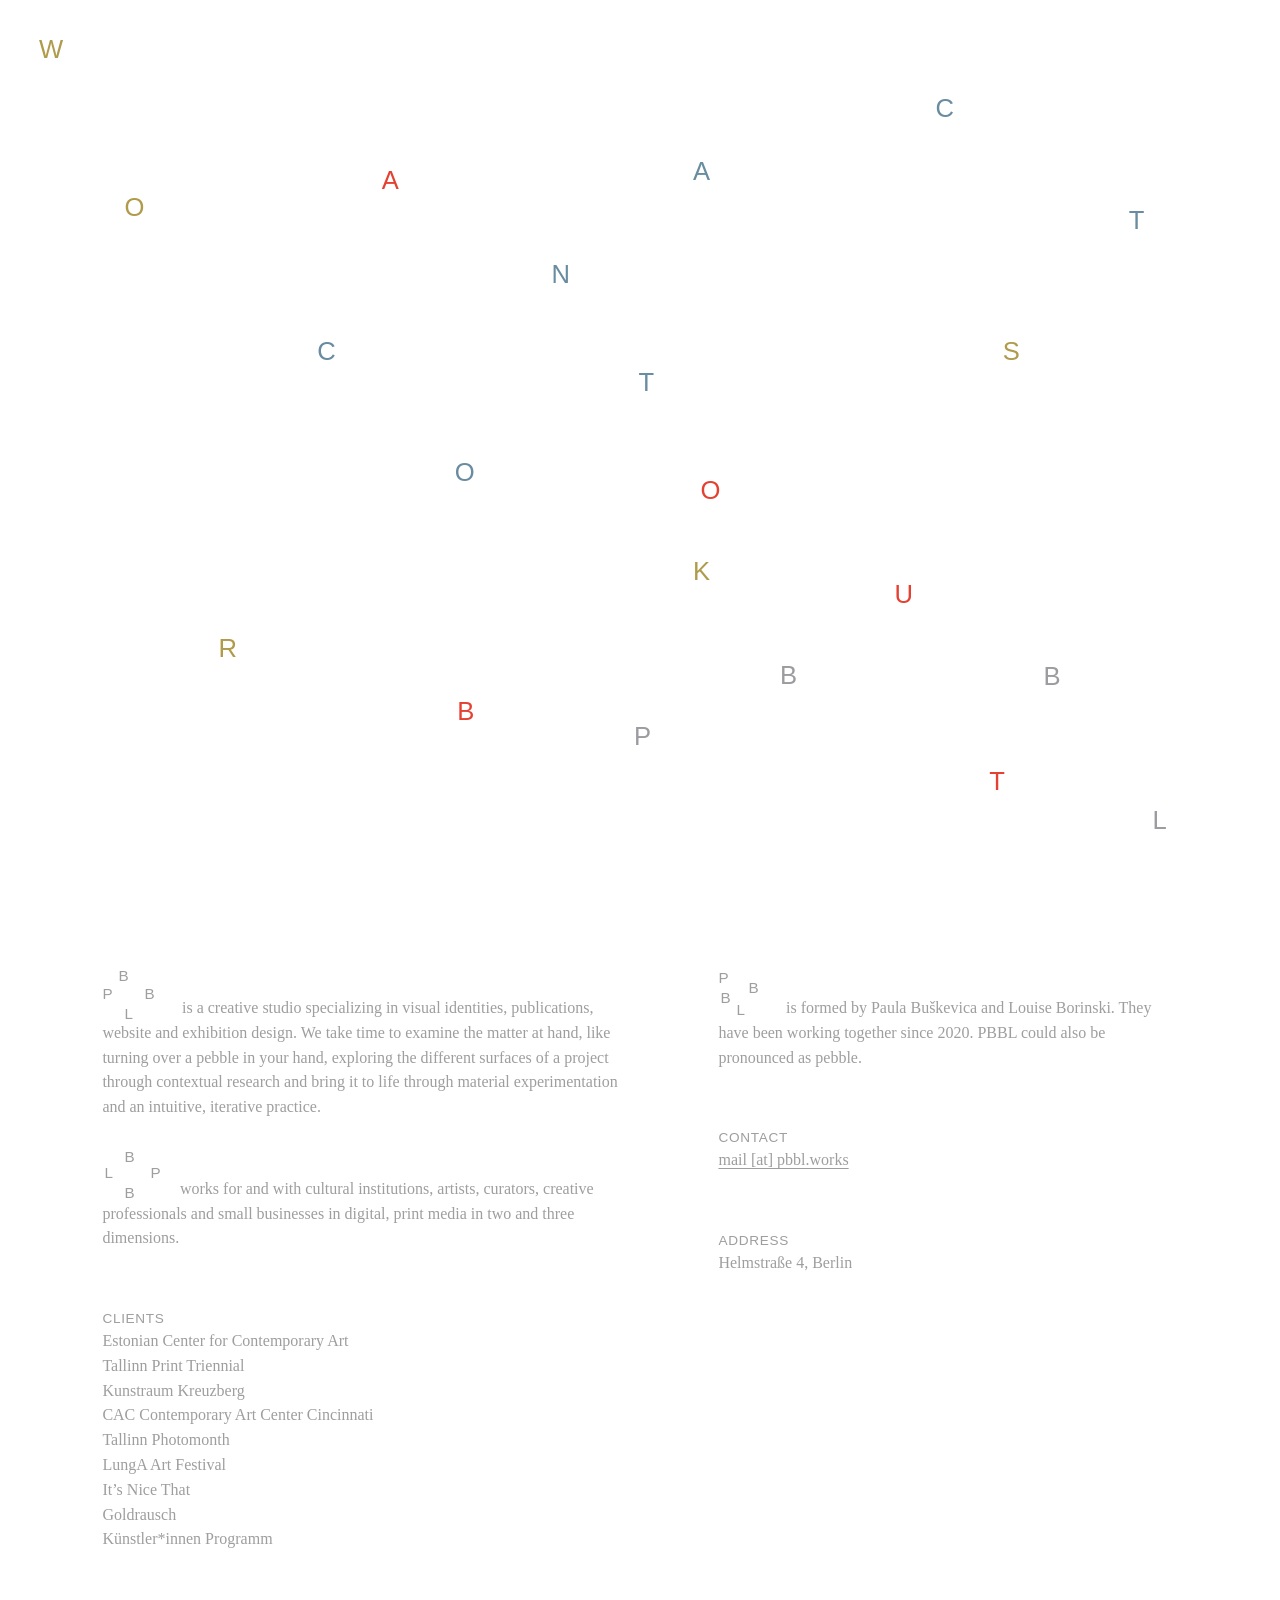
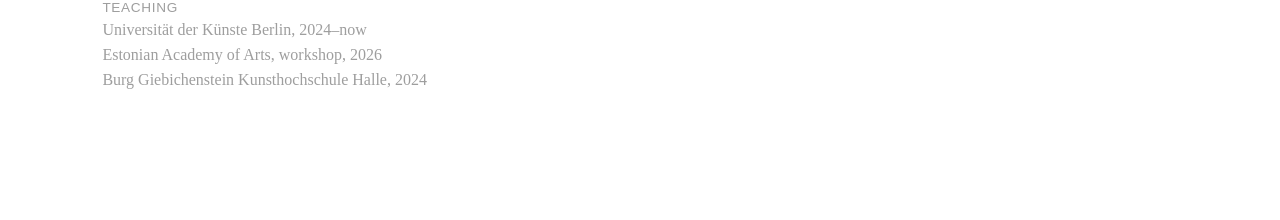
==== index.html @ 0ec2f2db "Upload" ====
<!DOCTYPE html>
<html lang="en">
<head>
  <meta charset="UTF-8">
  <meta name="viewport" content="width=device-width, initial-scale=1.0">
  <title>Scattered Typography</title>
  <link rel="stylesheet" href="styles.css">
</head>
<body>

  <main class="canvas" id="home">
    <!-- WORKS -->
    <a href="/works" class="scattered-letter works letter-w-works" data-group="works">W</a>
    <a href="/works" class="scattered-letter works letter-o-works" data-group="works">O</a>
    <a href="/works" class="scattered-letter works letter-r-works" data-group="works">R</a>
    <a href="/works" class="scattered-letter works letter-k-works" data-group="works">K</a>
    <a href="/works" class="scattered-letter works letter-s-works" data-group="works">S</a>

    <!-- ABOUT -->
    <a href="#about" class="scattered-letter about letter-a-about" data-group="about">A</a>
    <a href="#about" class="scattered-letter about letter-b-about" data-group="about">B</a>
    <a href="#about" class="scattered-letter about letter-o-about" data-group="about">O</a>
    <a href="#about" class="scattered-letter about letter-u-about" data-group="about">U</a>
    <a href="#about" class="scattered-letter about letter-t-about" data-group="about">T</a>

    <!-- CONTACT -->
    <a href="#contact" class="scattered-letter contact letter-c1-contact" data-group="contact">C</a>
    <a href="#contact" class="scattered-letter contact letter-o-contact"  data-group="contact">O</a>
    <a href="#contact" class="scattered-letter contact letter-n-contact"  data-group="contact">N</a>
    <a href="#contact" class="scattered-letter contact letter-t1-contact" data-group="contact">T</a>
    <a href="#contact" class="scattered-letter contact letter-a-contact"  data-group="contact">A</a>
    <a href="#contact" class="scattered-letter contact letter-c2-contact" data-group="contact">C</a>
    <a href="#contact" class="scattered-letter contact letter-t2-contact" data-group="contact">T</a>

    <!-- PBBL -->
    <a href="/pbbl" class="scattered-letter pbbl letter-p-pbbl"  data-group="pbbl">P</a>
    <a href="/pbbl" class="scattered-letter pbbl letter-b1-pbbl" data-group="pbbl">B</a>
    <a href="/pbbl" class="scattered-letter pbbl letter-b2-pbbl" data-group="pbbl">B</a>
    <a href="/pbbl" class="scattered-letter pbbl letter-l-pbbl"  data-group="pbbl">L</a>
  </main>

  <!-- About Section -->
  <section class="section-about" id="about">
  <div class="about-grid">

    <!-- LEFT COLUMN -->
    <div class="about-col">

      <!-- Paragraph 1 with Monogram 1 -->
      <div class="about-block">
        <div class="pbbl-monogram monogram-1" aria-label="PBBL">
          <span class="l-b1">B</span>
          <span class="l-p">P</span>
          <span class="l-b2">B</span>
          <span class="l-l">L</span>
        </div>
        <p>
          is a creative studio specializing in visual identities, publications, website and exhibition design. We take time to examine the matter at hand, like turning over a pebble in your hand, exploring the different surfaces of a project through contextual research and bring it to life through material experimentation and an intuitive, iterative practice.
        </p>
      </div>

      <!-- Paragraph 2 with Monogram 2 -->
      <div class="about-block">
        <div class="pbbl-monogram monogram-2" aria-label="PBBL">
          <span class="l-b1">B</span>
          <span class="l-l">L</span>
          <span class="l-p">P</span>
          <span class="l-b2">B</span>
        </div>
        <p>
          works for and with cultural institutions, artists, curators, creative professionals and small businesses in digital, print media in two and three dimensions.
        </p>
      </div>

      <!-- Clients List -->
      <div class="about-block">
        <h4>CLIENTS</h4>
        <ul>
          <li>Estonian Center for Contemporary Art</li>
          <li>Tallinn Print Triennial</li>
          <li>Kunstraum Kreuzberg</li>
          <li>CAC Contemporary Art Center Cincinnati</li>
          <li>Tallinn Photomonth</li>
          <li>LungA Art Festival</li>
          <li>It’s Nice That</li>
          <li>Goldrausch</li>
          <li>Künstler*innen Programm</li>
        </ul>
      </div>

      <!-- Teaching List -->
      <div class="about-block">
        <h4>TEACHING</h4>
        <ul>
          <li>Universität der Künste Berlin, 2024–now</li>
                    <li>Estonian Academy of Arts, workshop, 2026</li>
          <li>Burg Giebichenstein Kunsthochschule Halle, 2024</li>
        </ul>
      </div>

      <!-- Collaborators List -->
      <!-- <div class="about-block">
        <h4>FRIENDS &amp; COLLABORATORS</h4>
        <ul>
          <li>Alejandro Bellon Ample</li>
          <li>Greta Thorkels</li>
          <li>Fred Heinsohn</li>
        </ul>
      </div> -->

    </div>

    <!-- RIGHT COLUMN -->
    <div class="about-col">

      <!-- Paragraph 3 with Monogram 3 -->
      <div class="about-block">
        <div class="pbbl-monogram monogram-3" aria-label="PBBL">
          <span class="l-p">P</span>
          <span class="l-b1">B</span>
          <span class="l-b2">B</span>
          <span class="l-l">L</span>
        </div>
        <p>
          is formed by Paula Buškevica and Louise Borinski. They have been working together since 2020. PBBL could also be pronounced as pebble.
        </p>
      </div>

      <!-- Contact -->
      <div class="about-block">
        <h4>CONTACT</h4>
        <p><a href="mailto:mail@pbbl.works">mail [at] pbbl.works</a></p>
      </div>

      <!-- Address -->
      <div class="about-block">
        <h4>ADDRESS</h4>
        <p>Helmstraße 4, Berlin</p>
      </div>

          <!-- Imprint -->
      <!-- <div class="about-block">
        <h4><button id="open-imprint" class="imprint-trigger" style="background:none;border:none;padding:0;font:inherit;cursor:pointer;text-decoration:underline;text-underline-offset:3px;color:inherit;">IMPRINT</button></h4>
      </div> -->

    </div>

  </div>
</section>

<!-- Fullscreen Contact Overlay -->
<div class="contact-overlay" id="contact-overlay" aria-hidden="true" role="dialog" aria-modal="true">
  <button class="contact-close-btn" id="close-contact" aria-label="Close Contact">&times;</button>
  <div class="contact-content">
    <a href="mailto:mail@pbbl.works" class="contact-email">mail[at]pbbl.works</a>
  </div>
</div>

<!-- Impressum Overlay Modal -->
  <div class="imprint-overlay" id="imprint-overlay" aria-hidden="true" role="dialog" aria-modal="true">
    <div class="imprint-modal">
      <button class="imprint-close-btn" id="close-imprint" aria-label="Close Imprint">&times;</button>
      <h3>Angaben gemäß § 5 DDG</h3>
      <p>
        PBBL GbR<br>
        Paula Buškevica &amp; Louise Borinski<br>
        Helmstraße 4<br>
        10827 Berlin<br>
        Deutschland
      </p>

      <h3>Kontakt</h3>
      <p>
        E-Mail: <a href="mailto:mail@pbbl.works">mail@pbbl.works</a><br>
        Telefon: +49 (0) [Ihre Telefonnummer]
      </p>

      <h3>Umsatzsteuer-ID</h3>
      <p>
        Umsatzsteuer-Identifikationsnummer gemäß § 27 a Umsatzsteuergesetz:<br>
        [DE XXXXXXXXX] <!-- Falls vorhanden, sonst Absatz entfernen -->
      </p>

      <h3>Verantwortlich für den Inhalt nach § 18 Abs. 2 MStV</h3>
      <p>
        Paula Buškevica &amp; Louise Borinski<br>
        Helmstraße 4<br>
        10827 Berlin
      </p>

      <h3>Haftung für Inhalte</h3>
      <p>
        Als Diensteanbieter sind wir gemäß § 7 Abs.1 DDG für eigene Inhalte auf diesen Seiten nach den allgemeinen Gesetzen verantwortlich. Nach §§ 8 bis 10 DDG sind wir als Diensteanbieter jedoch nicht verpflichtet, übermittelte oder gespeicherte fremde Informationen zu überwachen.
      </p>

      <h3>Haftung für Links</h3>
      <p>
        Unser Angebot enthält Links zu externen Websites Dritter, auf deren Inhalte wir keinen Einfluss haben. Deshalb können wir für diese fremden Inhalte auch keine Gewähr übernehmen. Für die Inhalte der verlinkten Seiten ist stets der jeweilige Anbieter oder Betreiber der Seiten verantwortlich.
      </p>

      <h3>Urheberrecht</h3>
      <p>
        Die durch die Seitenbetreiber erstellten Inhalte und Werke auf diesen Seiten unterliegen dem deutschen Urheberrecht. Die Vervielfältigung, Bearbeitung, Verbreitung und jede Art der Verwertung außerhalb der Grenzen des Urheberrechtes bedürfen der schriftlichen Zustimmung des jeweiligen Autors bzw. Erstellers.
      </p>
    </div>
  </div>
  <script src="script.js"></script>
</body>
</html>
---- styles.css ----
* {
  margin: 0;
  padding: 0;
  box-sizing: border-box;
}

html {
  scroll-behavior: smooth;
}

body {
  width: 100vw;
  height: 100vh;
  /* overflow: hidden; */
  background-color: #ffffff;
  font-family: "Din17", Helvetica, Arial, sans-serif;
  user-select: none;
}

@font-face {
  font-family: "Din17";
  src: url("./fonts/Din17\ Regular.otf") format("otf");
  font-weight: normal;
  font-style: normal;
}

@font-face {
  font-family: "PlantinStd";
  src: url("./fonts/PlantinStd.otf") format("otf");
  font-weight: 500;
  font-style: normal;
}

.canvas {
  position: relative;
  width: 100vw;
  height: 100vh;
}

/* Base style for individual scattered letter links */
.scattered-letter {
  position: absolute;
  transform: translate(-50%, -50%);
  text-decoration: none;
  font-size: clamp(1.2rem, 2vw, 2.2rem);
  display: flex;
  align-items: center;
  justify-content: center;
  width: 2.2em;
  height: 2.2em;
  cursor: pointer;
  transition: opacity 0.25s ease, transform 0.25s cubic-bezier(0.2, 0, 0, 1);
}

/* Color definitions per link */
.works {
  color: #af9b4b;
}

.about {
  color: #e44132;
}

.contact {
  color: #698ca0;
}

.pbbl {
  color: #9b9ba0;
}

/* 
 * Hover state: 
 * When hovering over any letter of a group, all letters belonging 
 * to that group highlight slightly, while others fade out gracefully.
 */
.scattered-letter:hover {
  /* transform: translate(-50%, -50%) scale(1.25);
  font-weight: 500; */
  text-decoration: underline;
}

/* JavaScript toggled group-highlight classes */
/* .canvas.is-hovering .scattered-letter {
  opacity: 0.2;
} */

.canvas.is-hovering .scattered-letter.highlighted {
  opacity: 1;
  /* font-weight: 500; */
   text-decoration: underline;
  text-underline-offset: 4px; /* optional: cleaner spacing for the underline */
}


/* --- Exact percentage coordinates based on image --- */

/* WORKS (Gold) */
.letter-w-works { left: 4%;  top: 5.5%; }
.letter-o-works { left: 10.5%; top: 23%; }
.letter-r-works { left: 17.8%; top: 72%; }
.letter-k-works { left: 54.8%; top: 63.5%; }
.letter-s-works { left: 79%;   top: 39%; }

/* ABOUT (Red) */
.letter-a-about { left: 30.5%; top: 20%; }
.letter-b-about { left: 36.4%; top: 79%; }
.letter-o-about { left: 55.5%; top: 54.5%; }
.letter-u-about { left: 70.6%; top: 66%; }
.letter-t-about { left: 77.9%; top: 86.8%; }

/* CONTACT (Blue) */
.letter-c1-contact { left: 25.5%; top: 39%; }
.letter-o-contact  { left: 36.3%; top: 52.5%; }
.letter-n-contact  { left: 43.8%; top: 30.5%; }
.letter-t1-contact { left: 50.5%; top: 42.5%; }
.letter-a-contact  { left: 54.8%; top: 19%; }
.letter-c2-contact { left: 73.8%; top: 12%; }
.letter-t2-contact { left: 88.8%; top: 24.5%; }

/* PBBL (Grey) */
.letter-p-pbbl  { left: 50.2%; top: 81.8%; }
.letter-b1-pbbl { left: 61.6%; top: 75%; }
.letter-b2-pbbl { left: 82.2%; top: 75.2%; }
.letter-l-pbbl  { left: 90.6%; top: 91.2%; }


/* --- ABOUT SECTION --- */
.section-about {
  width: 100%;
  min-height: 100vh;
  background-color: #ffffff;
  /* Balanced margins for an editorial reading experience */
  padding: 6rem 8vw 8rem 8vw;
  font-family: -apple-system, BlinkMacSystemFont, "Segoe UI", Roboto, Helvetica, Arial, sans-serif;
  color: #6a6a6a;
  box-sizing: border-box;
}

/* Two-Column Grid Layout */
.about-grid {
  display: grid;
  grid-template-columns: 1.15fr 1fr;
  column-gap: 5.5rem;
  row-gap: 4.5rem;
  max-width: 1100px;
  margin: 0;
}

.about-col {
  display: flex;
  flex-direction: column;
  gap: 2.8rem;
}

/* Base text styling */
.about-block {
  font-size: 1rem;
  line-height: 1.55;
  font-family: "PlantinStd", Georgia, "Times New Roman", Times, serif;
}

.about-block h4 {
  font-size: 0.85rem;
  font-weight: 400;
  color: #9E9E9E;
  text-transform: uppercase;
  letter-spacing: 0.05em;
  /* margin-bottom: 0.45rem; */
  font-family: "Din17", Helvetica, Arial, sans-serif;
}

.about-block p {
  color: #9E9E9E;
  margin-bottom: 0.75rem;
}

.about-block ul {
  list-style: none;
  padding: 0;
  margin: 0;
}

.about-block li {
  line-height: 1.55;
  color: #9E9E9E;
}

.about-block a {
  color: inherit;
  text-decoration: underline;
  text-underline-offset: 3px;
}

/* --- Scattered Inset Monograms (P B B L) --- */

/* Float the monogram container so text wraps neatly if long, or stays seamlessly inline */
.pbbl-monogram {
     color: #9E9E9E;
  position: relative;
  display: inline-block;
  float: left;
  user-select: none;
  font-size: 0.95rem;
  font-weight: 300;
  font-family: "Din17", Helvetica, Arial, sans-serif;
margin-right: 0.6rem;
margin-top: -28px;
}

.pbbl-monogram span {
  position: absolute;
  line-height: 1;
}

/* Monogram 1 (Top-Left Paragraph: "B top, P left, B right, L bottom") */
.monogram-1 {
  width: 70px;
  height: 52px;
  /* margin-right: 0.75rem;
  margin-top: -3px; */
}
.monogram-1 .l-p  { left: 0px;  top: 18px; }
.monogram-1 .l-b1 { left: 16px; top: 0px; }
.monogram-1 .l-b2 { left: 42px; top: 18px; }
.monogram-1 .l-l  { left: 22px; top: 38px; }

/* Monogram 2 (Second Paragraph: "B top, L left, P right, B bottom") */
.monogram-2 {
  width: 68px;
  height: 52px;
  /* margin-right: 0.75rem;
  margin-top: -3px; */
}
.monogram-2 .l-b1 { left: 22px; top: 0px; }
.monogram-2 .l-l  { left: 2px;  top: 16px; }
.monogram-2 .l-p  { left: 48px; top: 16px; }
.monogram-2 .l-b2 { left: 22px; top: 36px; }

/* Monogram 3 (Right Column Paragraph: "P top-left, B1 bottom-left, B2 top-right, L bottom-right") */
.monogram-3 {
  width: 58px;
  height: 48px;
  /* margin-right: 0.75rem;
  margin-top: -3px; */
}
.monogram-3 .l-p  { left: 0px;  top: 2px; }
.monogram-3 .l-b1 { left: 2px;  top: 22px; }
.monogram-3 .l-b2 { left: 30px; top: 12px; }
.monogram-3 .l-l  { left: 18px; top: 34px; }

/* Responsive view for tablet / mobile screens */
@media (max-width: 800px) {
  .section-about {
    padding: 4rem 1.5rem 6rem 1.5rem;
  }
  .about-grid {
    grid-template-columns: 1fr;
    row-gap: 2.8rem;
  }
}

/* --- IMPRINT MODAL OVERLAY --- */
.imprint-overlay {
  position: fixed;
  inset: 0;
  width: 100vw;
  height: 100vh;
  background-color: rgba(0, 0, 0, 0.35);
  backdrop-filter: blur(4px);
  display: flex;
  align-items: center;
  justify-content: center;
  z-index: 1000;
  opacity: 0;
  visibility: hidden;
  pointer-events: none;
  transition: opacity 0.25s ease, visibility 0.25s ease;
}

.imprint-overlay.is-open {
  opacity: 1;
  visibility: visible;
  pointer-events: auto;
}

/* Modal Content Card */
.imprint-modal {
  position: relative;
  background: #ffffff;
  /* width: 90%;
  max-width: 620px;
  max-height: 85vh; */
  overflow-y: auto;
  padding: 3rem 2.5rem;
  border-radius: 2px;
  box-shadow: 0 10px 30px rgba(0, 0, 0, 0.08);
  font-family: inherit;
  color: #444;
}

/* Close Button (X) */
.imprint-close-btn {
  position: absolute;
  top: 1.5rem;
  right: 1.5rem;
  background: transparent;
  border: none;
  font-size: 1.4rem;
  font-weight: 300;
  color: #777;
  cursor: pointer;
  line-height: 1;
  padding: 0.2rem;
  transition: color 0.15s ease;
}

.imprint-close-btn:hover {
  color: #000;
}

/* Modal Typography */
.imprint-modal h2 {
  font-size: 1.3rem;
  font-weight: 400;
  letter-spacing: 0.05em;
  margin-bottom: 1.5rem;
  text-transform: uppercase;
}

.imprint-modal h3 {
  font-size: 0.85rem;
  font-weight: 600;
  text-transform: uppercase;
  letter-spacing: 0.05em;
  margin-top: 1.4rem;
  margin-bottom: 0.3rem;
  color: #222;
}

.imprint-modal p {
  font-size: 0.88rem;
  line-height: 1.6;
  color: #666;
  margin-bottom: 0.8rem;
}

.imprint-modal a {
  color: inherit;
  text-decoration: underline;
  text-underline-offset: 3px;
}

/* --- FULLSCREEN CONTACT OVERLAY --- */
.contact-overlay {
  position: fixed;
  inset: 0;
  width: 100vw;
  height: 100vh;
  background-color: #ffffff;
  z-index: 9999;
  display: flex;
  align-items: center;
  justify-content: center;
  opacity: 0;
  visibility: hidden;
  pointer-events: none;
  transition: opacity 0.3s ease, visibility 0.3s ease;
}

.contact-overlay.is-open {
  opacity: 1;
  visibility: visible;
  pointer-events: auto;
}

/* Big red centered email link */
.contact-content {
  text-align: center;
  padding: 2rem;
  max-width: 90vw;
}

.contact-email {
  color: #e44132; /* Signature bright red/coral */
  font-size: clamp(2rem, 5.5vw, 5.5rem);
  font-weight: 300;
  text-decoration: none;
  letter-spacing: -0.02em;
  transition: opacity 0.2s ease, text-decoration 0.2s ease;
  word-break: break-all;
  font-family: "PlantinStd", Georgia, "Times New Roman", Times, serif;
}

.contact-email:hover {
  text-decoration: underline;
  text-underline-offset: 8px;
}

/* Close button pinned to top right */
.contact-close-btn {
  position: fixed;
  top: 2.5rem;
  right: 3.5rem;
  background: none;
  border: none;
  font-size: 2rem;
  line-height: 1;
  font-weight: 300;
  color: #777;
  cursor: pointer;
  padding: 0.5rem;
  transition: color 0.2s ease, transform 0.2s ease;
}

.contact-close-btn:hover {
  color: #000;
  transform: scale(1.1);
}

@media (max-width: 600px) {
  .contact-close-btn {
    top: 1.5rem;
    right: 1.5rem;
  }
}
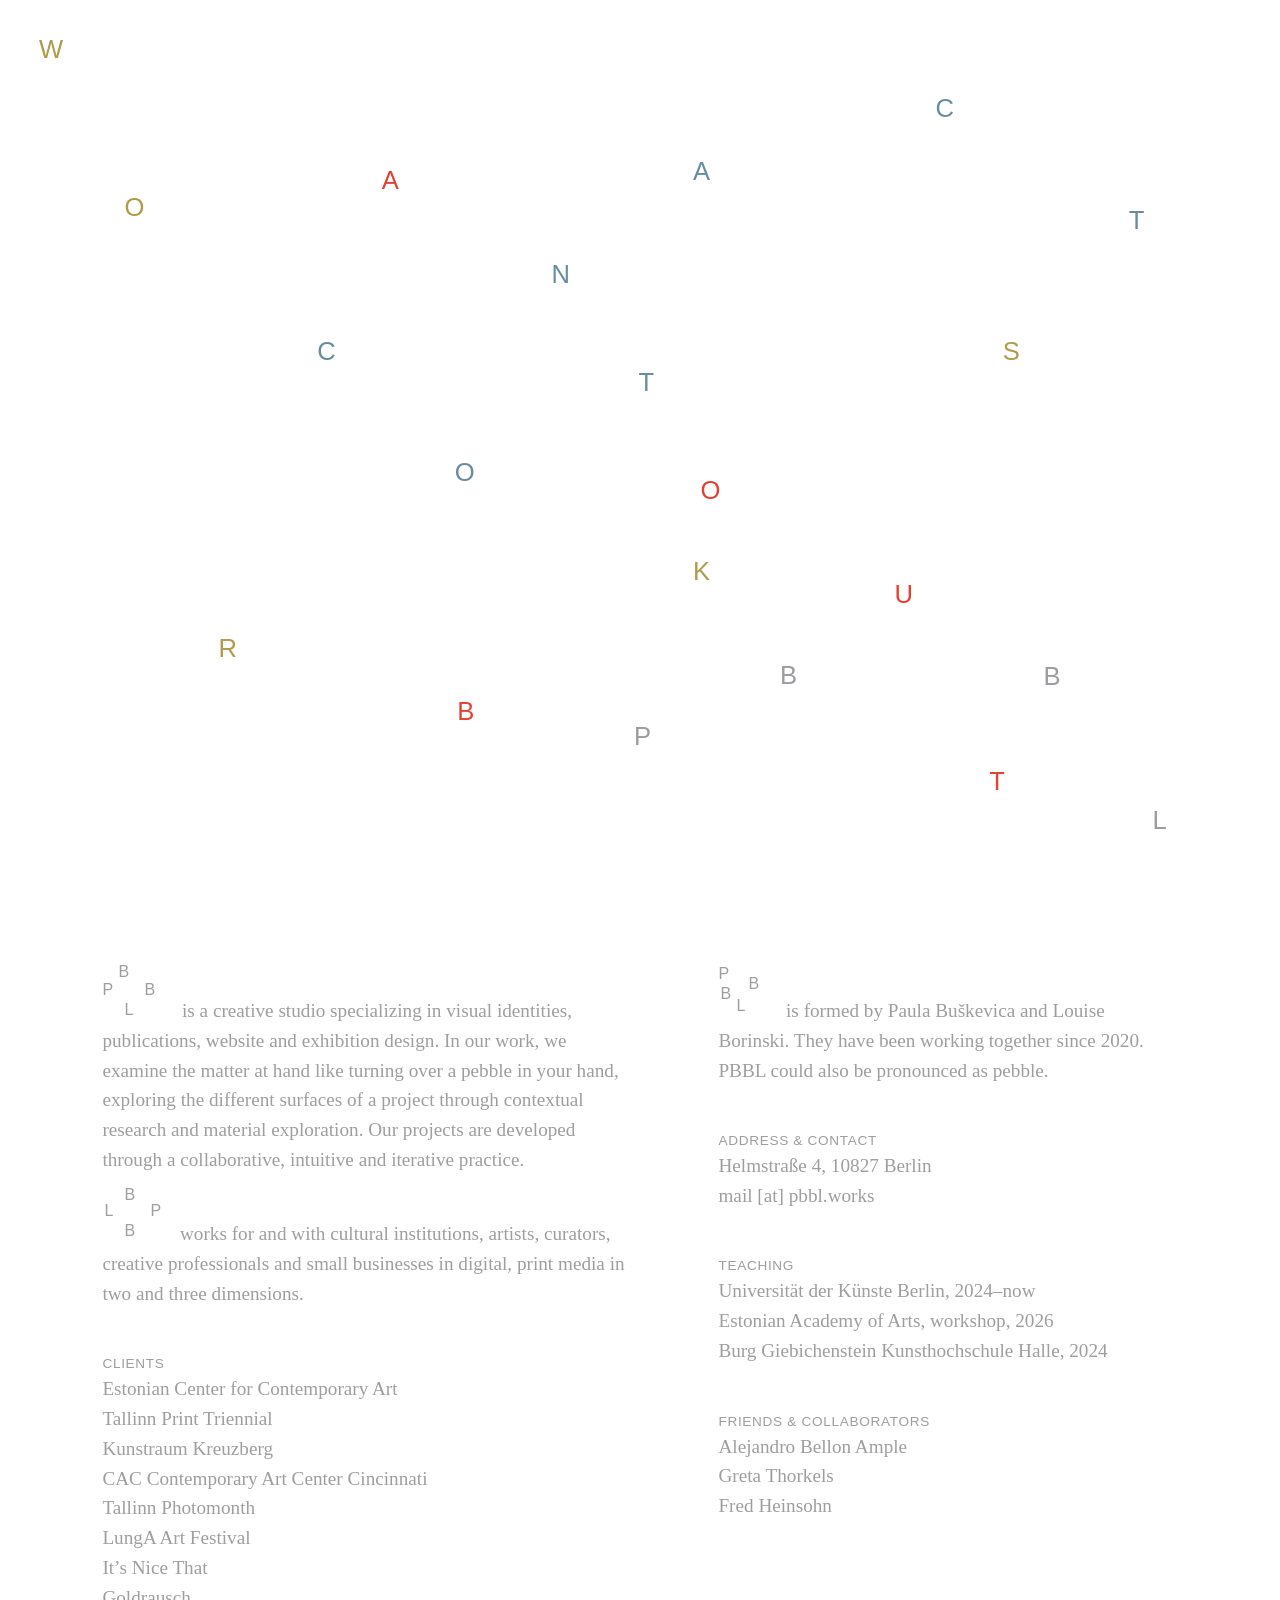
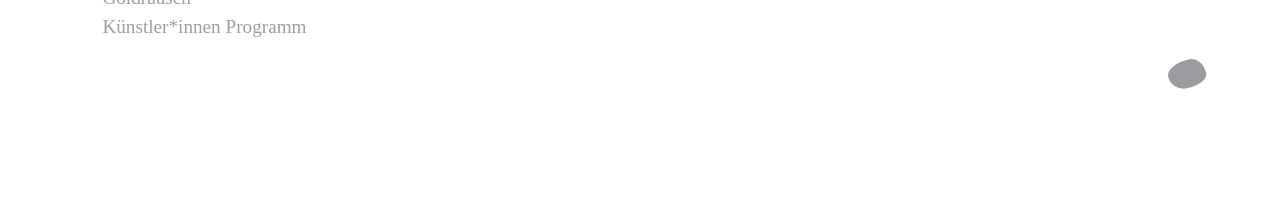
==== commit 7cdcc130: "Update" ====
--- a/index.html
+++ b/index.html
@@ -10,11 +10,11 @@
 
   <main class="canvas" id="home">
     <!-- WORKS -->
-    <a href="/works" class="scattered-letter works letter-w-works" data-group="works">W</a>
-    <a href="/works" class="scattered-letter works letter-o-works" data-group="works">O</a>
-    <a href="/works" class="scattered-letter works letter-r-works" data-group="works">R</a>
-    <a href="/works" class="scattered-letter works letter-k-works" data-group="works">K</a>
-    <a href="/works" class="scattered-letter works letter-s-works" data-group="works">S</a>
+    <a href="works.html" class="scattered-letter works letter-w-works" data-group="works">W</a>
+    <a href="works.html" class="scattered-letter works letter-o-works" data-group="works">O</a>
+    <a href="works.html" class="scattered-letter works letter-r-works" data-group="works">R</a>
+    <a href="works.html" class="scattered-letter works letter-k-works" data-group="works">K</a>
+    <a href="works.html" class="scattered-letter works letter-s-works" data-group="works">S</a>
 
     <!-- ABOUT -->
     <a href="#about" class="scattered-letter about letter-a-about" data-group="about">A</a>
@@ -55,7 +55,7 @@
           <span class="l-l">L</span>
         </div>
         <p>
-          is a creative studio specializing in visual identities, publications, website and exhibition design. We take time to examine the matter at hand, like turning over a pebble in your hand, exploring the different surfaces of a project through contextual research and bring it to life through material experimentation and an intuitive, iterative practice.
+          is a creative studio specializing in visual identities, publications, website and exhibition design. In our work, we examine the matter at hand like turning over a pebble in your hand, exploring the different surfaces of a project through contextual research and material exploration. Our projects are developed through a collaborative, intuitive and iterative practice.
         </p>
       </div>
 
@@ -88,26 +88,6 @@
         </ul>
       </div>
 
-      <!-- Teaching List -->
-      <div class="about-block">
-        <h4>TEACHING</h4>
-        <ul>
-          <li>Universität der Künste Berlin, 2024–now</li>
-                    <li>Estonian Academy of Arts, workshop, 2026</li>
-          <li>Burg Giebichenstein Kunsthochschule Halle, 2024</li>
-        </ul>
-      </div>
-
-      <!-- Collaborators List -->
-      <!-- <div class="about-block">
-        <h4>FRIENDS &amp; COLLABORATORS</h4>
-        <ul>
-          <li>Alejandro Bellon Ample</li>
-          <li>Greta Thorkels</li>
-          <li>Fred Heinsohn</li>
-        </ul>
-      </div> -->
-
     </div>
 
     <!-- RIGHT COLUMN -->
@@ -127,15 +107,36 @@
       </div>
 
       <!-- Contact -->
-      <div class="about-block">
+      <!-- <div class="about-block">
         <h4>CONTACT</h4>
         <p><a href="mailto:mail@pbbl.works">mail [at] pbbl.works</a></p>
-      </div>
+      </div> -->
 
       <!-- Address -->
       <div class="about-block">
-        <h4>ADDRESS</h4>
-        <p>Helmstraße 4, Berlin</p>
+        <h4>ADDRESS & CONTACT</h4>
+        <p>Helmstraße 4, 10827 Berlin</p>
+        <p>mail [at] pbbl.works</p>
+      </div>
+
+      <!-- Teaching List -->
+      <div class="about-block">
+        <h4>TEACHING</h4>
+        <ul>
+          <li>Universität der Künste Berlin, 2024–now</li>
+                    <li>Estonian Academy of Arts, workshop, 2026</li>
+          <li>Burg Giebichenstein Kunsthochschule Halle, 2024</li>
+        </ul>
+      </div>
+
+      <!-- Collaborators List -->
+      <div class="about-block">
+        <h4>FRIENDS &amp; COLLABORATORS</h4>
+        <ul>
+          <li>Alejandro Bellon Ample</li>
+          <li>Greta Thorkels</li>
+          <li>Fred Heinsohn</li>
+        </ul>
       </div>
 
           <!-- Imprint -->
@@ -146,6 +147,9 @@
     </div>
 
   </div>
+  <a href="#home" class="pebble-home-link" aria-label="Back to home" title="Back to home">
+    <span class="pebble-shape"></span>
+  </a>
 </section>
 
 <!-- Fullscreen Contact Overlay -->
--- a/styles.css
+++ b/styles.css
@@ -14,7 +14,7 @@
   /* overflow: hidden; */
   background-color: #ffffff;
   font-family: "Din17", Helvetica, Arial, sans-serif;
-  user-select: none;
+  /* user-select: none; */
 }
 
 @font-face {
@@ -37,20 +37,42 @@
   height: 100vh;
 }
 
-/* Base style for individual scattered letter links */
+/* --- SCATTERED LETTERS --- */
 .scattered-letter {
   position: absolute;
   transform: translate(-50%, -50%);
   text-decoration: none;
   font-size: clamp(1.2rem, 2vw, 2.2rem);
+  font-weight: 300;
   display: flex;
   align-items: center;
   justify-content: center;
   width: 2.2em;
   height: 2.2em;
   cursor: pointer;
-  transition: opacity 0.25s ease, transform 0.25s cubic-bezier(0.2, 0, 0, 1);
-}
+  user-select: none;
+  -webkit-user-select: none;
+    /* Smooth fade-in and return transition */
+  transition: opacity 0.45s cubic-bezier(0.25, 1, 0.5, 1), 
+              text-decoration 0.2s ease;
+}
+
+/* While hovering the canvas, make all other letters disappear */
+.canvas.is-hovering .scattered-letter:not(.highlighted) {
+  opacity: 0;
+  pointer-events: none; /* Prevents hovering/clicking invisible letters */
+  pointer-events: none;
+  transition: opacity 0.55s cubic-bezier(0.16, 1, 0.3, 1);
+}
+
+/* Keep the active group fully visible and underlined */
+.canvas.is-hovering .scattered-letter.highlighted {
+  opacity: 1;
+  text-decoration: none;
+  /* text-decoration: underline;
+  text-underline-offset: 4px; */
+}
+
 
 /* Color definitions per link */
 .works {
@@ -67,29 +89,6 @@
 
 .pbbl {
   color: #9b9ba0;
-}
-
-/* 
- * Hover state: 
- * When hovering over any letter of a group, all letters belonging 
- * to that group highlight slightly, while others fade out gracefully.
- */
-.scattered-letter:hover {
-  /* transform: translate(-50%, -50%) scale(1.25);
-  font-weight: 500; */
-  text-decoration: underline;
-}
-
-/* JavaScript toggled group-highlight classes */
-/* .canvas.is-hovering .scattered-letter {
-  opacity: 0.2;
-} */
-
-.canvas.is-hovering .scattered-letter.highlighted {
-  opacity: 1;
-  /* font-weight: 500; */
-   text-decoration: underline;
-  text-underline-offset: 4px; /* optional: cleaner spacing for the underline */
 }
 
 
@@ -132,9 +131,10 @@
   background-color: #ffffff;
   /* Balanced margins for an editorial reading experience */
   padding: 6rem 8vw 8rem 8vw;
-  font-family: -apple-system, BlinkMacSystemFont, "Segoe UI", Roboto, Helvetica, Arial, sans-serif;
+  font-family: "Din17", Helvetica, Arial, sans-serif;
   color: #6a6a6a;
   box-sizing: border-box;
+  position: relative;
 }
 
 /* Two-Column Grid Layout */
@@ -155,7 +155,7 @@
 
 /* Base text styling */
 .about-block {
-  font-size: 1rem;
+  font-size: 1.2rem;
   line-height: 1.55;
   font-family: "PlantinStd", Georgia, "Times New Roman", Times, serif;
 }
@@ -172,7 +172,7 @@
 
 .about-block p {
   color: #9E9E9E;
-  margin-bottom: 0.75rem;
+  /* margin-bottom: 0.75rem; */
 }
 
 .about-block ul {
@@ -201,11 +201,11 @@
   display: inline-block;
   float: left;
   user-select: none;
-  font-size: 0.95rem;
+  font-size: 1rem;
   font-weight: 300;
   font-family: "Din17", Helvetica, Arial, sans-serif;
-margin-right: 0.6rem;
-margin-top: -28px;
+    margin-right: 0.6rem;
+    margin-top: -32px;
 }
 
 .pbbl-monogram span {
@@ -257,6 +257,53 @@
   .about-grid {
     grid-template-columns: 1fr;
     row-gap: 2.8rem;
+  }
+}
+
+/* Pebble Link Container */
+.pebble-home-link {
+  position: absolute;
+  right: 5vw;
+  bottom: 8vw;
+  display: inline-flex;
+  align-items: center;
+  justify-content: center;
+  text-decoration: none;
+  cursor: pointer;
+  z-index: 10;
+  padding: 10px; /* Expands clickable hit-area */
+  transition: transform 0.3s cubic-bezier(0.25, 1, 0.5, 1);
+}
+
+/* 
+ * Irregular, organic pebble shape using asymmetric border-radius.
+ * Default color matches the subtle grey/charcoal of PBBL, turns red on hover.
+ */
+.pebble-shape {
+  display: block;
+  width: 38px;
+  height: 28px;
+  background-color: #9b9ba0; /* Soft grey matching the PBBL letters */
+  border-radius: 64% 36% 58% 42% / 45% 62% 38% 55%; /* Natural pebble silhouette */
+  transform: rotate(-12deg);
+  transition: background-color 0.25s ease, transform 0.35s ease;
+}
+
+/* Hover effect: turns signature red and nudges slightly */
+.pebble-home-link:hover .pebble-shape {
+  background-color: #e44132; /* Signature red */
+  /* transform: rotate(0deg) scale(1.12); */
+}
+
+.pebble-home-link:active .pebble-shape {
+  transform: scale(0.95);
+}
+
+/* Responsive spacing adjustment */
+@media (max-width: 600px) {
+  .pebble-home-link {
+    right: 2rem;
+    bottom: 2rem;
   }
 }
 
@@ -423,4 +470,415 @@
     top: 1.5rem;
     right: 1.5rem;
   }
+}
+
+/* --- WORKS PAGE LAYOUT --- */
+
+body.works-body {
+  padding: 3.5rem 5rem; /* Equal left and right padding */
+  box-sizing: border-box;
+} 
+
+.works-body {
+  position: relative;
+  background-color: #ffffff;
+  min-height: 100vh;
+  padding: 3.5rem 7vw 4rem 4vw; /* Space on the right for fixed vertical nav */
+  box-sizing: border-box;
+  font-family: "PlantinStd", Georgia, "Times New Roman", Times, serif;
+}
+
+/* --- VERTICAL RIGHT NAVIGATION --- */
+.side-nav {
+  position: fixed;
+  top: 0;
+  right: 0;
+  height: 100vh;
+  width: 6vw;
+  min-width: 50px;
+  display: flex;
+  flex-direction: column;
+  justify-content: space-between;
+  align-items: center;
+  padding: 3.5rem 0 3.5rem 0;
+  box-sizing: border-box;
+  z-index: 100;
+  user-select: none;
+  -webkit-user-select: none;
+  font-family: "Din17", Helvetica, Arial, sans-serif;
+}
+
+.side-stack {
+  display: flex;
+  flex-direction: column;
+  align-items: center;
+  gap: 1.4rem;
+  text-decoration: none;
+  font-size: 1.05rem;
+  font-weight: 300;
+  letter-spacing: 0.02em;
+  transition: opacity 0.2s ease;
+}
+
+/* Grey PBBL stack in top right */
+.pbbl-stack {
+  color: #9b9ba0;
+}
+
+/* Red ABOUT stack in bottom right */
+.about-stack {
+  color: #e44132;
+}
+
+.side-stack:hover span {
+  text-decoration: underline;
+  text-underline-offset: 4px;
+}
+
+/* --- MAIN WORKS DISPLAY --- */
+.works-container {
+width: 100%;
+  max-width: 1200px;
+  margin: 0 auto;
+  display: flex;
+  flex-direction: column;
+  align-items: center;
+}
+
+/* Top Row: Cover (Left) + Spread (Right) */
+.works-hero {
+display: inline-flex;
+  justify-content: center;
+  align-items: center;
+  gap: 1.2vw;
+  margin: 0 auto;
+}
+
+.hero-cover,
+.hero-spread {
+  align-items: center;
+  justify-content: center;
+  flex: 0 0 auto; /* Do NOT force percentage widths */
+}
+
+.hero-cover {
+  display: flex;
+  justify-content: flex-end;
+}
+
+.hero-spread {
+  justify-content: flex-start;
+}
+
+.works-hero img {
+  height: clamp(280px, 48vh, 460px); /* Pinned height so both images scale cleanly together */
+  width: auto;
+  object-fit: contain;
+  display: block;
+}
+
+
+/* Editorial Caption */
+.works-caption {
+font-size: 0.82rem;
+  line-height: 1.5;
+  color: #2b2b2b;
+  text-align: center;
+  max-width: 760px;
+  margin: 1.5rem auto;
+}
+
+.works-caption em {
+  font-style: italic;
+}
+
+/* Bottom Strip: 4 Equal Columns */
+.works-thumbnails {
+display: grid;
+  grid-template-columns: repeat(4, 1fr);
+  gap: 1.2vw;
+  width: 100%;
+  max-width: 950px; /* Adjust to match the visual footprint of the hero row */
+  margin: 0 auto;
+}
+
+.thumb-item {
+ width: 100%;
+  height: auto;
+  display: block;
+}
+
+.thumb-item img {
+  width: 100%;
+  height: auto;
+  aspect-ratio: 1.45 / 1;
+  object-fit: cover;
+  display: block;
+}
+
+/* Make gallery items clickable */
+.gallery-item {
+  cursor: pointer;
+}
+
+/* Fullscreen Overlay */
+.slideshow-overlay {
+  position: fixed;
+  inset: 0;
+  background-color: #D7F2FF;
+  z-index: 1000;
+  display: flex;
+  align-items: center;
+  justify-content: center;
+  opacity: 0;
+  visibility: hidden;
+  pointer-events: none;
+  transition: opacity 0.3s cubic-bezier(0.2, 0, 0, 1), visibility 0.3s ease;
+  user-select: none;
+  -webkit-user-select: none;
+}
+
+.slideshow-overlay.is-active {
+  opacity: 1;
+  visibility: visible;
+  pointer-events: auto;
+}
+
+/* Main Image Container */
+.slideshow-image-container {
+    width: 90vw;
+  height: 90vh;
+  max-width: 70vw;
+  max-height: 70vh;
+  display: flex;
+  align-items: center;
+  justify-content: center;
+}
+
+.slideshow-image-container img {
+width: 100%;
+  height: 100%;
+  object-fit: contain; /* Keeps original proportions without distortion or crop */
+  display: block;
+}
+
+/* Base button reset for slideshow controls */
+.slideshow-close,
+.slideshow-nav {
+  position: absolute;
+  background: transparent;
+  border: none;
+  cursor: pointer;
+  padding: 1.5rem;
+  display: flex;
+  align-items: center;
+  justify-content: center;
+  z-index: 1010;
+  transition: transform 0.25s ease, opacity 0.2s ease;
+}
+
+/* --- CLOSE PEBBLE (Top Right) --- */
+.slideshow-close {
+  top: 1.6rem;
+  right: 2rem;
+}
+
+/* Organic small rounded pebble */
+.pebble-close-icon {
+  position: relative;
+  display: block;
+  width: 24px;
+  height: 20px;
+  background-color: #9b9ba0;
+  border-radius: 62% 38% 54% 46% / 48% 65% 35% 52%;
+  transition: background-color 0.25s ease, transform 0.3s ease;
+}
+
+/* Fine hairline 'x' carved into the stone */
+.pebble-close-icon::before,
+.pebble-close-icon::after {
+  /* content: ""; */
+  position: absolute;
+  top: 50%;
+  left: 50%;
+  width: 10px;
+  height: 1.5px;
+  background-color: #ffffff;
+}
+
+.pebble-close-icon::before {
+  transform: translate(-50%, -50%) rotate(45deg);
+}
+
+.pebble-close-icon::after {
+  transform: translate(-50%, -50%) rotate(-45deg);
+}
+
+.slideshow-close:hover .pebble-close-icon {
+  background-color: #e44132; /* Studio signature red */
+  transform: scale(1.15) rotate(90deg);
+}
+
+
+/* --- PREV / NEXT PEBBLE ARROWS --- */
+.slideshow-prev {
+  left: 2rem;
+}
+
+.slideshow-next {
+  right: 2rem;
+}
+
+/* Directional teardrop river pebble (Left) */
+.pebble-arrow-left {
+  display: block;
+  width: 28px;
+  height: 14px;
+  background-color: #9b9ba0;
+  /* Asymmetric contour tapering gently towards the left */
+  border-radius: 25% 75% 70% 30% / 50% 60% 40% 50%;
+  transform: rotate(5deg);
+  transition: background-color 0.25s ease, transform 0.25s ease;
+}
+
+/* Directional teardrop river pebble (Right) */
+.pebble-arrow-right {
+  display: block;
+  width: 28px;
+  height: 14px;
+  background-color: #9b9ba0;
+  /* Asymmetric contour tapering gently towards the right */
+  border-radius: 75% 25% 30% 70% / 60% 50% 50% 40%;
+  transform: rotate(-5deg);
+  transition: background-color 0.25s ease, transform 0.25s ease;
+}
+
+/* Hover States: slight tactile push & color shift to red */
+.slideshow-prev:hover .pebble-arrow-left {
+  background-color: #e44132;
+  /* transform: translateX(-4px) scale(1.12); */
+}
+
+.slideshow-next:hover .pebble-arrow-right {
+  background-color: #e44132;
+  /* transform: translateX(4px) scale(1.12); */
+}
+
+.slideshow-close:active,
+.slideshow-nav:active {
+  transform: scale(0.92);
+}
+
+@media (max-width: 768px) {
+  .slideshow-image-container {
+    max-width: 92vw;
+    max-height: 75vh;
+  }
+  .slideshow-prev {
+    left: 0.5rem;
+  }
+  .slideshow-next {
+    right: 0.5rem;
+  }
+}
+
+@media (max-width: 768px) {
+  /* 1. Page container & layout */
+  body.works-body {
+    padding: 1.5rem 1.25rem 4rem 1.25rem;
+  }
+
+  /* 2. Top Navigation for Mobile (horizontal instead of fixed vertical right) */
+  .side-nav {
+    position: static;
+    height: auto;
+    width: 100%;
+    min-width: 0;
+    flex-direction: row;
+    justify-content: space-between;
+    padding: 0 0 2rem 0;
+  }
+
+  .side-stack {
+    flex-direction: row;
+    gap: 0.5rem;
+    font-size: 0.95rem;
+  }
+
+  /* 3. Hero items stack vertically on phones */
+  .works-hero {
+    flex-direction: column;
+    gap: 1.25rem;
+    width: 100%;
+  }
+
+  .works-hero img {
+    height: auto;
+    max-height: 44vh;
+    max-width: 100%;
+    width: auto;
+  }
+
+  /* 4. Thumbnails grid (2 columns for phones) */
+  .works-thumbnails {
+    grid-template-columns: repeat(2, 1fr);
+    gap: 0.75rem;
+    max-width: 100%;
+  }
+
+  .works-caption {
+    font-size: 0.78rem;
+    margin: 1.25rem auto;
+    padding: 0 0.5rem;
+  }
+
+  /* 5. Slideshow overlay sizing & positioning */
+  .slideshow-image-container {
+    width: 94vw;
+    height: 70vh;
+    max-height: 72vh;
+  }
+
+  /* Expand touch hit-areas for pebble buttons */
+  .slideshow-close,
+  .slideshow-nav {
+    padding: 1.2rem;
+    -webkit-tap-highlight-color: transparent;
+  }
+
+  .slideshow-close {
+    top: 1rem;
+    right: 1rem;
+  }
+
+  .slideshow-prev,
+  .slideshow-next {
+    position: absolute;
+    top: auto;
+    bottom: 6vh; /* Distance from bottom of screen */
+    padding: 1rem 1.5rem;
+  }
+
+  /* Move arrows closer to bottom/edges so they don't cover vertical book pages */
+ .slideshow-prev {
+    /* left: calc(50% - 10px); */
+    right: auto;
+  }
+
+ .slideshow-next {
+    /* right: calc(50% - 10px); */
+    left: auto;
+  }
+
+  /* Slightly scale down pebble shapes for small screens */
+  .pebble-close-icon {
+    width: 22px;
+    height: 18px;
+  }
+
+  .pebble-arrow-left,
+  .pebble-arrow-right {
+    width: 24px;
+    height: 12px;
+  }
 }
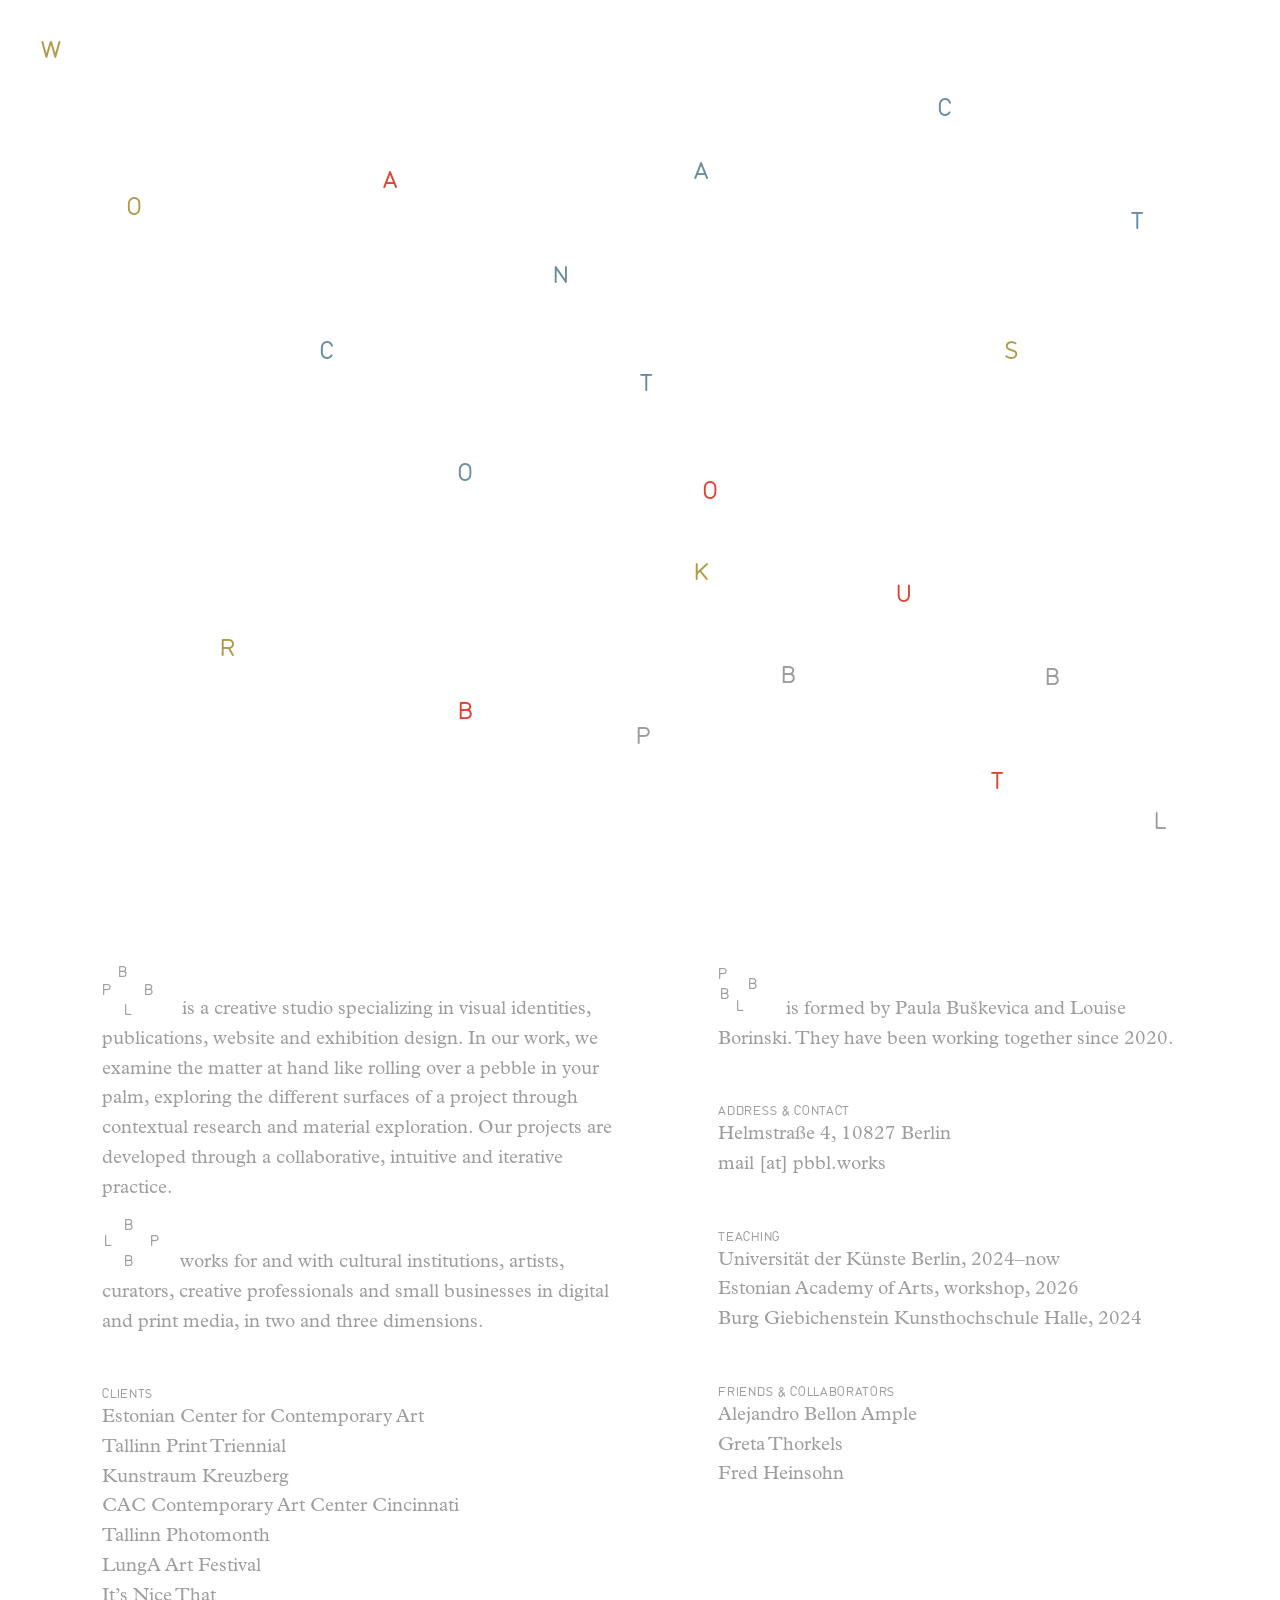
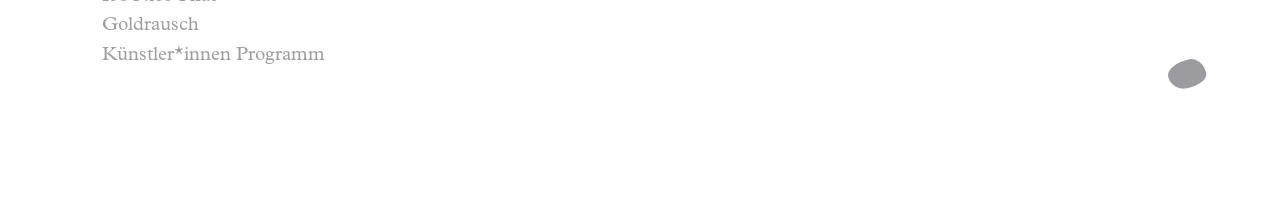
==== commit 004512aa: "New update of everything" ====
--- a/index.html
+++ b/index.html
@@ -3,7 +3,7 @@
 <head>
   <meta charset="UTF-8">
   <meta name="viewport" content="width=device-width, initial-scale=1.0">
-  <title>Scattered Typography</title>
+  <title>PBBL — Works</title>
   <link rel="stylesheet" href="styles.css">
 </head>
 <body>
@@ -55,7 +55,7 @@
           <span class="l-l">L</span>
         </div>
         <p>
-          is a creative studio specializing in visual identities, publications, website and exhibition design. In our work, we examine the matter at hand like turning over a pebble in your hand, exploring the different surfaces of a project through contextual research and material exploration. Our projects are developed through a collaborative, intuitive and iterative practice.
+          is a creative studio specializing in visual identities, publications, website and exhibition design. In our work, we examine the matter at hand like rolling over a pebble in your palm, exploring the different surfaces of a project through contextual research and material exploration. Our projects are developed through a collaborative, intuitive and iterative practice.
         </p>
       </div>
 
@@ -68,7 +68,7 @@
           <span class="l-b2">B</span>
         </div>
         <p>
-          works for and with cultural institutions, artists, curators, creative professionals and small businesses in digital, print media in two and three dimensions.
+          works for and with cultural institutions, artists, curators, creative professionals and small businesses in digital and print media, in two and three dimensions.
         </p>
       </div>
 
@@ -102,7 +102,7 @@
           <span class="l-l">L</span>
         </div>
         <p>
-          is formed by Paula Buškevica and Louise Borinski. They have been working together since 2020. PBBL could also be pronounced as pebble.
+          is formed by Paula Buškevica and Louise Borinski. They have been working together since 2020.
         </p>
       </div>
 
@@ -154,9 +154,21 @@
 
 <!-- Fullscreen Contact Overlay -->
 <div class="contact-overlay" id="contact-overlay" aria-hidden="true" role="dialog" aria-modal="true">
-  <button class="contact-close-btn" id="close-contact" aria-label="Close Contact">&times;</button>
+  <button class="contact-close-btn" id="close-contact" aria-label="Close Contact">
+    <span class="pebble-close-icon"></span>
+  </button>
   <div class="contact-content">
     <a href="mailto:mail@pbbl.works" class="contact-email">mail[at]pbbl.works</a>
+  </div>
+</div>
+
+<!-- PBBL Pronunciation Fullscreen Overlay -->
+<div class="pronounce-overlay" id="pronounce-overlay" aria-hidden="true">
+  <button class="pronounce-close" id="close-pronounce" aria-label="Close overlay">
+    <span class="pebble-close-icon"></span>
+  </button>
+  <div class="pronounce-content">
+    <p class="pronounce-text">PBBL can also be pronounced as pebble.</p>
   </div>
 </div>
 
--- a/styles.css
+++ b/styles.css
@@ -19,16 +19,18 @@
 
 @font-face {
   font-family: "Din17";
-  src: url("./fonts/Din17\ Regular.otf") format("otf");
-  font-weight: normal;
+  src: url("./fonts/Din17-Regular.otf") format("opentype");
+  font-weight: 400;
   font-style: normal;
+  font-display: swap;
 }
 
 @font-face {
   font-family: "PlantinStd";
-  src: url("./fonts/PlantinStd.otf") format("otf");
+  src: url("./fonts/PlantinStd.otf") format("opentype");
   font-weight: 500;
   font-style: normal;
+  font-display: swap;
 }
 
 .canvas {
@@ -125,6 +127,10 @@
 
 
 /* --- ABOUT SECTION --- */
+#about {
+scroll-margin-top: -3vh;
+}
+
 .section-about {
   width: 100%;
   min-height: 100vh;
@@ -413,6 +419,8 @@
   visibility: hidden;
   pointer-events: none;
   transition: opacity 0.3s ease, visibility 0.3s ease;
+  user-select: none;
+  -webkit-user-select: none;
 }
 
 .contact-overlay.is-open {
@@ -421,7 +429,7 @@
   pointer-events: auto;
 }
 
-/* Big red centered email link */
+/* Centered email block */
 .contact-content {
   text-align: center;
   padding: 2rem;
@@ -429,7 +437,7 @@
 }
 
 .contact-email {
-  color: #e44132; /* Signature bright red/coral */
+  color: #698ca0;
   font-size: clamp(2rem, 5.5vw, 5.5rem);
   font-weight: 300;
   text-decoration: none;
@@ -437,6 +445,8 @@
   transition: opacity 0.2s ease, text-decoration 0.2s ease;
   word-break: break-all;
   font-family: "PlantinStd", Georgia, "Times New Roman", Times, serif;
+  user-select: text;
+  -webkit-user-select: text;
 }
 
 .contact-email:hover {
@@ -444,31 +454,128 @@
   text-underline-offset: 8px;
 }
 
-/* Close button pinned to top right */
+/* Button container pinned to top right */
 .contact-close-btn {
+  position: absolute;
+  top: 1.6rem;
+  right: 2rem;
+  background: transparent;
+  border: none;
+  cursor: pointer;
+  padding: 1.2rem;
+  display: flex;
+  align-items: center;
+  justify-content: center;
+  z-index: 10001;
+  transition: transform 0.25s ease;
+  -webkit-tap-highlight-color: transparent;
+}
+
+/* --- TACTILE IRREGULAR PEBBLE CLOSE ICON --- */
+.pebble-close-icon {
+  position: relative;
+  display: block;
+  width: 28px;
+  height: 22px;
+  background-color: #9b9ba0; /* Soft natural stone grey */
+  /* Irregular 8-value organic pebble contour */
+  border-radius: 64% 36% 58% 42% / 46% 62% 38% 54%;
+  transition: background-color 0.25s ease, transform 0.3s ease;
+}
+
+.pebble-close-icon::before {
+  transform: translate(-50%, -50%) rotate(45deg);
+}
+
+.pebble-close-icon::after {
+  transform: translate(-50%, -50%) rotate(-45deg);
+}
+
+/* Hover: Turns PBBL signature red and subtly rotates */
+.contact-close-btn:hover .pebble-close-icon {
+  background-color: #e44132;
+  transform: rotate(90deg);
+}
+
+.contact-close-btn:active {
+  transform: scale(0.92);
+}
+
+@media (max-width: 768px) {
+  .contact-close-btn {
+    top: 1.2rem;
+    right: 1.2rem;
+    padding: 1rem;
+  }
+}
+
+.pronounce-overlay {
   position: fixed;
-  top: 2.5rem;
-  right: 3.5rem;
-  background: none;
+  font-family: "PlantinStd", Georgia, "Times New Roman", Times, serif;
+  inset: 0;
+  background-color: #ffffff;
+  z-index: 1000;
+  display: flex;
+  align-items: center;
+  justify-content: center;
+  padding: 3rem 8vw;
+  opacity: 0;
+  visibility: hidden;
+  pointer-events: none;
+  transition: opacity 0.35s cubic-bezier(0.16, 1, 0.3, 1), visibility 0.35s ease;
+  user-select: none;
+  -webkit-user-select: none;
+}
+
+.pronounce-overlay.is-open {
+  opacity: 1;
+  visibility: visible;
+  pointer-events: auto;
+}
+
+.pronounce-content {
+  max-width: 1050px;
+  text-align: center;
+}
+
+/* Big Red Statement Typography */
+.pronounce-text {
+  color: #9b9ba0;
+  font-size: clamp(2.2rem, 5.5vw, 5.5rem);
+  font-weight: 400;
+  line-height: 1.15;
+  letter-spacing: -0.02em;
+  margin: 0;
+  text-wrap: balance;
+}
+
+/* Close Pebble Button */
+.pronounce-close {
+  position: absolute;
+  top: 2rem;
+  right: 2.2rem;
+  background: transparent;
   border: none;
-  font-size: 2rem;
-  line-height: 1;
-  font-weight: 300;
-  color: #777;
   cursor: pointer;
-  padding: 0.5rem;
-  transition: color 0.2s ease, transform 0.2s ease;
-}
-
-.contact-close-btn:hover {
-  color: #000;
-  transform: scale(1.1);
-}
-
-@media (max-width: 600px) {
-  .contact-close-btn {
-    top: 1.5rem;
-    right: 1.5rem;
+  padding: 1.2rem;
+  display: flex;
+  align-items: center;
+  justify-content: center;
+  z-index: 1010;
+}
+
+.pronounce-close:hover .pebble-close-icon {
+  background-color: #e44132; /* Studio signature red */
+}
+
+@media (max-width: 768px) {
+  .pronounce-overlay {
+    padding: 2rem 1.5rem;
+  }
+  .pronounce-close {
+    top: 1.2rem;
+    right: 1.2rem;
+    padding: 1rem;
   }
 }
 
@@ -536,6 +643,57 @@
 }
 
 /* --- MAIN WORKS DISPLAY --- */
+.project-entry {
+    margin-bottom: 30vh; /* Space between projects */
+    max-width: 900px;
+}
+
+.project-entry.is-wide {
+  width: -moz-fit-content;
+  width: fit-content;
+  max-width: 100%;
+  margin: 0 auto 30vh;
+  display: flex;
+  flex-direction: column;
+  align-items: center;
+}
+
+/* 2. Hero sets the intrinsic width */
+.project-entry.is-wide .works-hero {
+  display: flex;
+  justify-content: center;
+  align-items: center;
+  gap: 1.5rem; /* Gap between the 2 hero images */
+  width: 100%;
+}
+
+.project-entry.is-wide .works-hero img {
+  height: clamp(320px, 48vh, 520px);
+  width: auto;
+  display: block;
+}
+
+.project-entry.is-wide .works-thumbnails {
+  width: 100%;
+  display: grid;
+  grid-template-columns: repeat(6, 1fr);
+  gap: 1.2rem;
+    max-width: 950px;
+}
+
+/* Ensure each thumbnail image fills its slot */
+.project-entry.is-wide .thumb-item {
+  width: 100%;
+}
+
+.project-entry.is-wide .thumb-item img {
+width: 100%;
+  height: auto;
+  aspect-ratio: 4 / 3;
+  object-fit: cover;
+  display: block;
+}
+
 .works-container {
 width: 100%;
   max-width: 1200px;
@@ -547,32 +705,18 @@
 
 /* Top Row: Cover (Left) + Spread (Right) */
 .works-hero {
-display: inline-flex;
-  justify-content: center;
+  display: flex;
+  justify-content: center; /* Always centers 1, 2, or more images */
   align-items: center;
   gap: 1.2vw;
+  width: 100%;
   margin: 0 auto;
 }
 
-.hero-cover,
-.hero-spread {
-  align-items: center;
-  justify-content: center;
-  flex: 0 0 auto; /* Do NOT force percentage widths */
-}
-
-.hero-cover {
-  display: flex;
-  justify-content: flex-end;
-}
-
-.hero-spread {
-  justify-content: flex-start;
-}
-
 .works-hero img {
-  height: clamp(280px, 48vh, 460px); /* Pinned height so both images scale cleanly together */
+height: clamp(280px, 48vh, 480px);
   width: auto;
+  max-width: 100%;
   object-fit: contain;
   display: block;
 }
@@ -584,7 +728,7 @@
   line-height: 1.5;
   color: #2b2b2b;
   text-align: center;
-  max-width: 760px;
+  max-width: 650px;
   margin: 1.5rem auto;
 }
 
@@ -623,7 +767,7 @@
 
 /* Fullscreen Overlay */
 .slideshow-overlay {
-  position: fixed;
+position: fixed;
   inset: 0;
   background-color: #D7F2FF;
   z-index: 1000;
@@ -633,9 +777,15 @@
   opacity: 0;
   visibility: hidden;
   pointer-events: none;
-  transition: opacity 0.3s cubic-bezier(0.2, 0, 0, 1), visibility 0.3s ease;
+  /* Smooth color fade when navigating between projects */
+  transition: opacity 0.3s ease, background-color 0.35s ease, visibility 0.3s ease;
   user-select: none;
   -webkit-user-select: none;
+}
+
+/* Grey overlay background: Every 2nd project (2nd, 4th, ...) */
+.slideshow-overlay.is-alt-bg {
+  background-color: #ebebeb; /* or your preferred grey hex */
 }
 
 .slideshow-overlay.is-active {
@@ -646,20 +796,37 @@
 
 /* Main Image Container */
 .slideshow-image-container {
-    width: 90vw;
-  height: 90vh;
-  max-width: 70vw;
-  max-height: 70vh;
-  display: flex;
+  width: 90vw;
+  max-width: 92vw;
+  height: 86vh;
+  max-height: 88vh;
+  display: flex;
+  flex-direction: column;
   align-items: center;
   justify-content: center;
+  gap: 1.2rem;
 }
 
 .slideshow-image-container img {
-width: 100%;
-  height: 100%;
-  object-fit: contain; /* Keeps original proportions without distortion or crop */
+  width: auto;
+  max-width: 100%;
+  max-height: calc(86vh - 4rem);
+  object-fit: contain;
   display: block;
+}
+
+.slideshow-caption {
+  font-size: 0.82rem;
+  line-height: 1.5;
+  color: #2b2b2b;
+  text-align: center;
+  max-width: 760px;
+  margin: 10px 0 0;
+  padding: 0 1rem;
+}
+
+.slideshow-caption em {
+  font-style: italic;
 }
 
 /* Base button reset for slideshow controls */
@@ -716,7 +883,7 @@
 
 .slideshow-close:hover .pebble-close-icon {
   background-color: #e44132; /* Studio signature red */
-  transform: scale(1.15) rotate(90deg);
+  transform: rotate(90deg);
 }
 
 
@@ -764,26 +931,37 @@
   /* transform: translateX(4px) scale(1.12); */
 }
 
-.slideshow-close:active,
+/* .slideshow-close:active,
 .slideshow-nav:active {
   transform: scale(0.92);
-}
+} */
 
 @media (max-width: 768px) {
   .slideshow-image-container {
-    max-width: 92vw;
-    max-height: 75vh;
-  }
+    height: 62vh;
+    max-height: 64vh;
+  }
+
+  .slideshow-image-container img {
+    max-height: calc(62vh - 3.5rem);
+  }
+
+  .slideshow-caption {
+    font-size: 0.75rem;
+  }
+
+  .project-entry.is-wide .works-thumbnails {
+    grid-template-columns: repeat(2, 1fr);
+    gap: 0.75rem;
+  }
+  
   .slideshow-prev {
     left: 0.5rem;
   }
   .slideshow-next {
     right: 0.5rem;
   }
-}
-
-@media (max-width: 768px) {
-  /* 1. Page container & layout */
+
   body.works-body {
     padding: 1.5rem 1.25rem 4rem 1.25rem;
   }
@@ -806,17 +984,15 @@
   }
 
   /* 3. Hero items stack vertically on phones */
-  .works-hero {
+.works-hero {
     flex-direction: column;
     gap: 1.25rem;
-    width: 100%;
   }
 
   .works-hero img {
     height: auto;
     max-height: 44vh;
     max-width: 100%;
-    width: auto;
   }
 
   /* 4. Thumbnails grid (2 columns for phones) */
